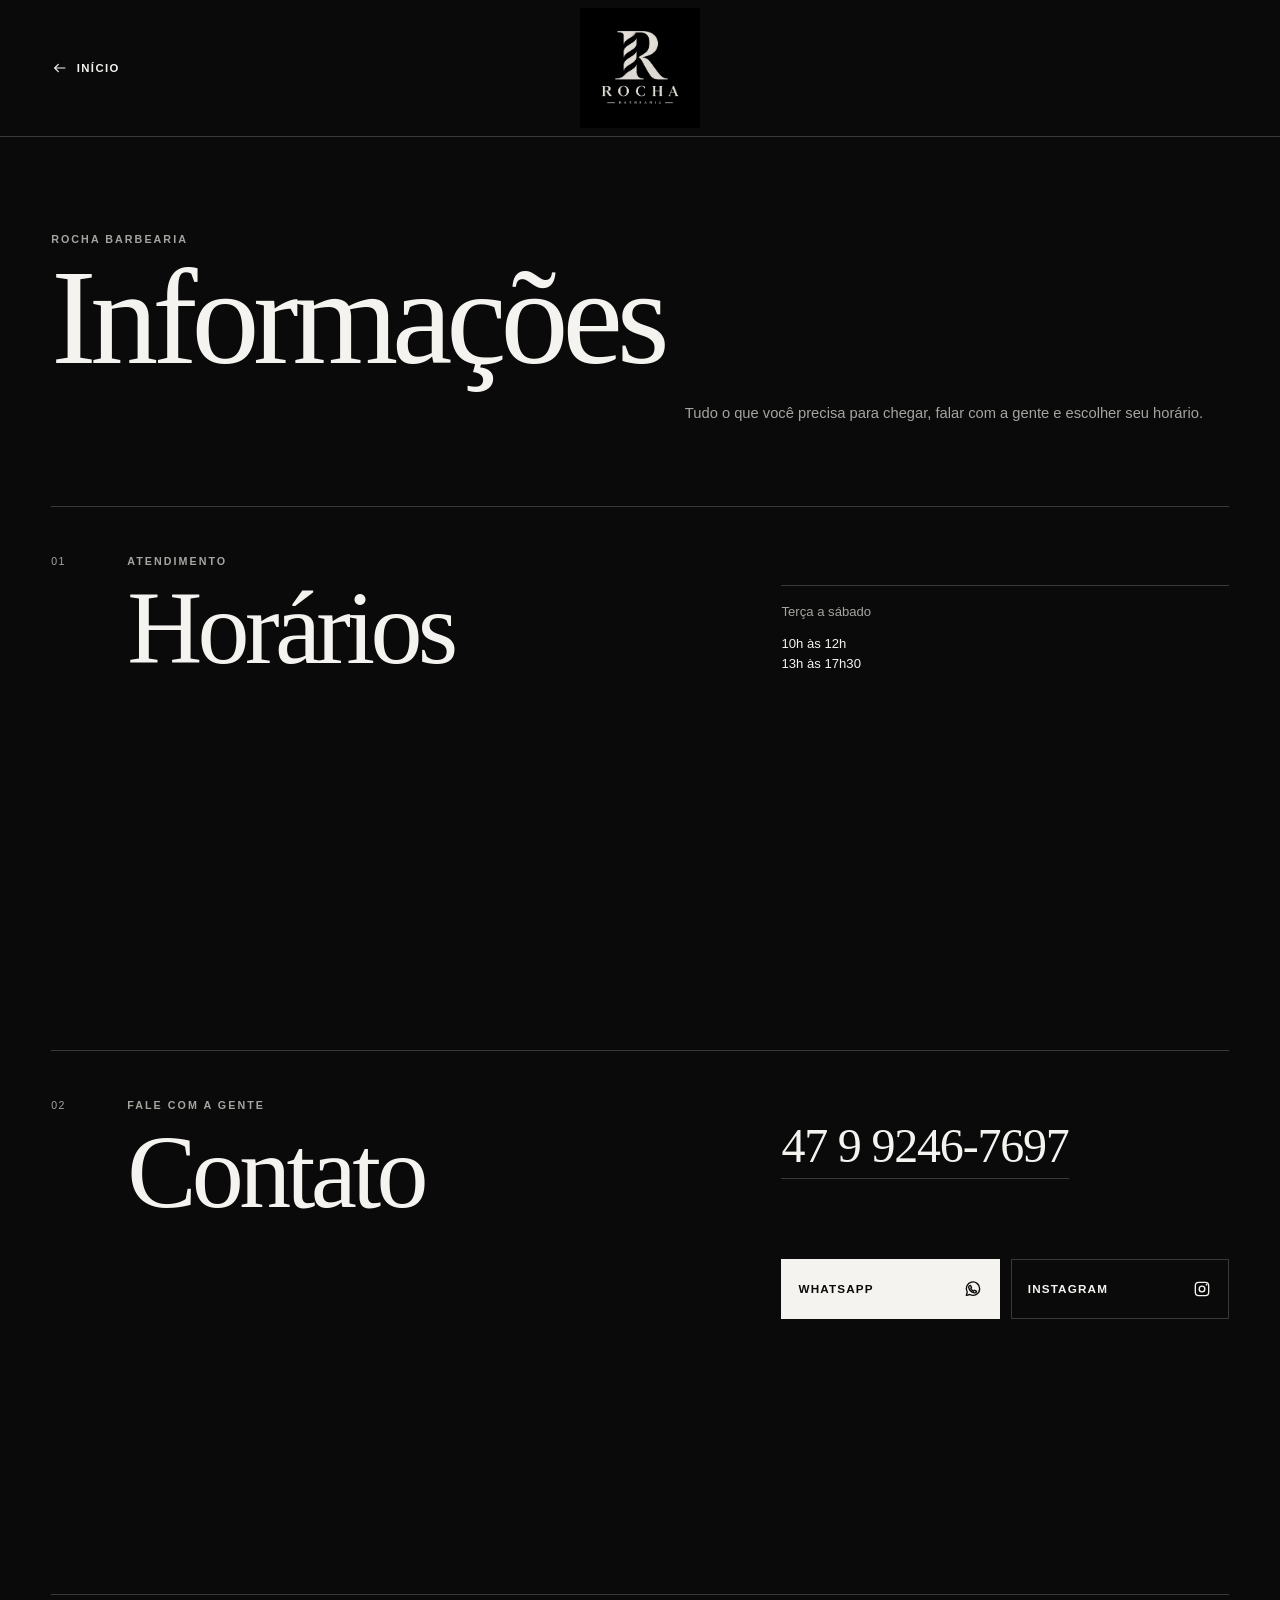
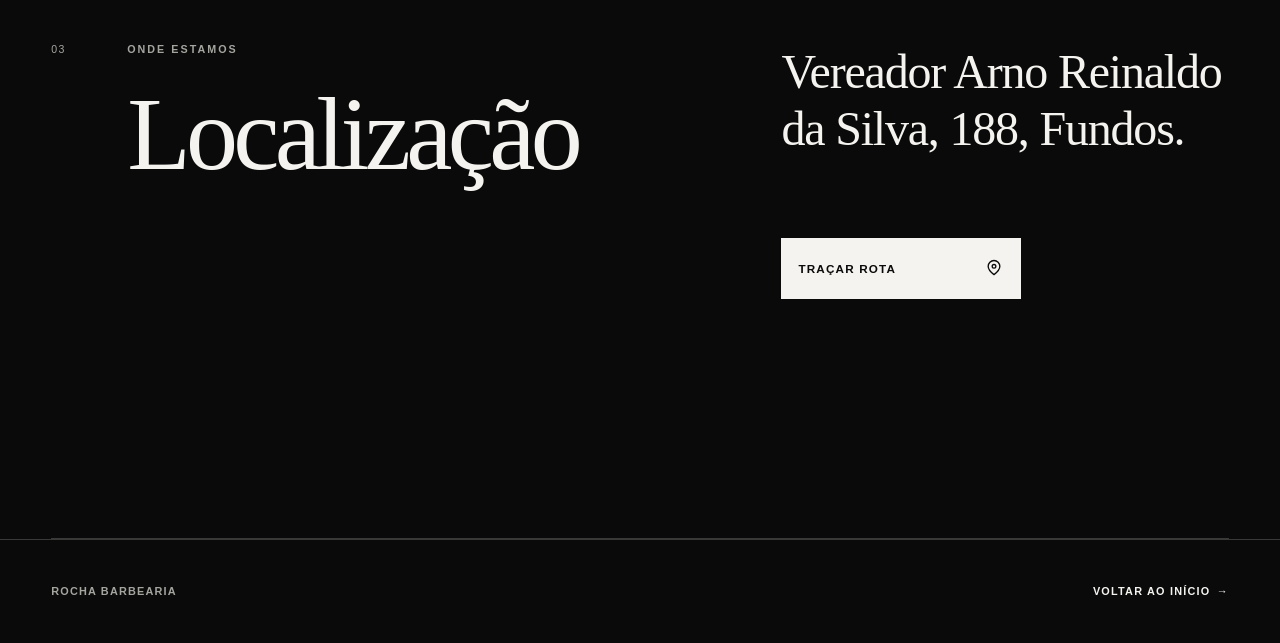
==== informacoes.html @ 58555022 "Add files via upload" ====
<!doctype html>
<html lang="pt-BR">
  <head>
    <meta charset="UTF-8" />
    <meta name="viewport" content="width=device-width, initial-scale=1" />
    <meta
      name="description"
      content="Horários, contato e localização da Rocha Barbearia."
    />
    <meta name="theme-color" content="#0a0a0a" />
    <title>Informações — Rocha Barbearia</title>
    <link rel="icon" href="assets/rocha%20barbearia%20logo.jpeg" />
    <link rel="stylesheet" href="styles.css" />
  </head>
  <body class="info-page">
    <a class="skip-link" href="#conteudo">Ir para o conteúdo</a>

    <header class="site-header">
      <div class="header-inner">
        <a class="header-link header-link-back" href="index.html">
          <svg aria-hidden="true" viewBox="0 0 24 24">
            <path d="M19 12H5M10 7l-5 5 5 5" />
          </svg>
          <span>Início</span>
        </a>
        <a class="brand" href="index.html" aria-label="Rocha Barbearia — página inicial">
          <img
            src="assets/rocha%20barbearia%20logo.jpeg"
            alt="Rocha Barbearia"
            width="1254"
            height="1254"
          />
        </a>
        <span class="header-side" aria-hidden="true"></span>
      </div>
    </header>

    <main id="conteudo" class="info-main">
      <div class="info-title">
        <p class="eyebrow">Rocha Barbearia</p>
        <h1>Informações</h1>
        <p>Tudo o que você precisa para chegar, falar com a gente e escolher seu horário.</p>
      </div>

      <div class="info-sections">
        <section id="horarios" class="info-section" aria-labelledby="horarios-titulo">
          <div class="section-number" aria-hidden="true">01</div>
          <div class="info-section-content">
            <p class="eyebrow">Atendimento</p>
            <h2 id="horarios-titulo">Horários</h2>
            <div class="hours-line">
              <span>Terça a sábado</span>
              <strong>10h às 12h<br />13h às 17h30</strong>
            </div>
          </div>
        </section>

        <section id="contato" class="info-section" aria-labelledby="contato-titulo">
          <div class="section-number" aria-hidden="true">02</div>
          <div class="info-section-content">
            <p class="eyebrow">Fale com a gente</p>
            <h2 id="contato-titulo">Contato</h2>
            <a class="phone-number" href="tel:+5547992467697" aria-label="Ligar para 47 9 9246-7697">47 9 9246-7697</a>
            <div class="action-group">
              <a class="action-button action-button-primary" href="https://wa.link/ezt2xf" target="_blank" rel="noopener noreferrer">
                <span>WhatsApp</span>
                <svg aria-hidden="true" viewBox="0 0 24 24">
                  <path d="M20 11.6a8 8 0 0 1-11.8 7l-4.2 1.1 1.1-4.1A8 8 0 1 1 20 11.6Z" />
                  <path d="M8.2 7.8c.3-.3.7-.2.9.1l1 1.8c.2.3.1.6-.1.8l-.7.7c.7 1.5 1.8 2.6 3.3 3.3l.7-.8c.2-.2.5-.3.8-.1l1.8 1c.3.2.4.6.2.9-.6.9-1.5 1.3-2.5 1.1-3.4-.7-6.1-3.3-6.8-6.7-.2-.8.2-1.6 1.4-2.1Z" />
                </svg>
              </a>
              <a class="action-button" href="https://www.instagram.com/rocha.barber0/" target="_blank" rel="noopener noreferrer">
                <span>Instagram</span>
                <svg aria-hidden="true" viewBox="0 0 24 24">
                  <rect x="4" y="4" width="16" height="16" rx="4" />
                  <circle cx="12" cy="12" r="3.4" />
                  <circle class="icon-fill" cx="17.4" cy="6.8" r="1" />
                </svg>
              </a>
            </div>
          </div>
        </section>

        <section id="localizacao" class="info-section" aria-labelledby="localizacao-titulo">
          <div class="section-number" aria-hidden="true">03</div>
          <div class="info-section-content">
            <p class="eyebrow">Onde estamos</p>
            <h2 id="localizacao-titulo">Localização</h2>
            <address>Vereador Arno Reinaldo da Silva, 188, Fundos.</address>
            <div class="action-group">
              <a class="action-button action-button-primary" href="https://maps.app.goo.gl/KEzdDUKGi1JtYvHG9" target="_blank" rel="noopener noreferrer">
                <span>Traçar rota</span>
                <svg aria-hidden="true" viewBox="0 0 24 24">
                  <path d="M19 10c0 5-7 10-7 10S5 15 5 10a7 7 0 1 1 14 0Z" />
                  <circle cx="12" cy="10" r="2.2" />
                </svg>
              </a>
            </div>
          </div>
        </section>
      </div>
    </main>

    <footer class="site-footer">
      <p>Rocha Barbearia</p>
      <a href="index.html">Voltar ao início <span aria-hidden="true">→</span></a>
    </footer>
  </body>
</html>
---- styles.css ----
:root {
  --black: #0a0a0a;
  --near-black: #111111;
  --white: #f4f3ef;
  --pure-white: #ffffff;
  --gray: #a5a5a0;
  --line: rgba(244, 243, 239, 0.2);
  --page-pad: clamp(1rem, 4vw, 4.5rem);
  --max-width: 1440px;
  color-scheme: dark;
  font-family: Arial, Helvetica, sans-serif;
  font-synthesis: none;
}

*,
*::before,
*::after {
  box-sizing: border-box;
}

html {
  scroll-behavior: smooth;
  background: var(--black);
}

body {
  margin: 0;
  min-width: 320px;
  color: var(--white);
  background: var(--black);
  -webkit-font-smoothing: antialiased;
}

body::before {
  position: fixed;
  inset: 0;
  z-index: -1;
  background-image: radial-gradient(rgba(255, 255, 255, 0.035) 0.7px, transparent 0.7px);
  background-size: 5px 5px;
  pointer-events: none;
  content: "";
}

a {
  color: inherit;
  text-decoration: none;
}

button,
a {
  -webkit-tap-highlight-color: transparent;
}

button {
  color: inherit;
  font: inherit;
}

svg {
  display: block;
  width: 1.25rem;
  height: 1.25rem;
  fill: none;
  stroke: currentColor;
  stroke-width: 1.6;
  stroke-linecap: round;
  stroke-linejoin: round;
}

.icon-fill {
  fill: currentColor;
  stroke: none;
}

.skip-link {
  position: fixed;
  top: 0.75rem;
  left: 0.75rem;
  z-index: 100;
  padding: 0.75rem 1rem;
  color: var(--black);
  background: var(--white);
  transform: translateY(-150%);
  transition: transform 180ms ease;
}

.skip-link:focus {
  transform: translateY(0);
}

.site-header {
  border-bottom: 1px solid var(--line);
}

.header-inner {
  display: grid;
  grid-template-columns: 1fr auto 1fr;
  align-items: center;
  width: min(100%, var(--max-width));
  min-height: 7.25rem;
  margin: 0 auto;
  padding: 0 var(--page-pad);
}

.brand {
  display: block;
  width: 6.5rem;
  height: 6.5rem;
}

.brand img {
  display: block;
  width: 100%;
  height: 100%;
  object-fit: contain;
}

.header-side {
  min-width: 0;
}

.header-link {
  display: inline-flex;
  align-items: center;
  justify-self: end;
  gap: 0.5rem;
  min-height: 3rem;
  padding: 0.5rem 0;
  font-size: 0.71rem;
  font-weight: 700;
  letter-spacing: 0.12em;
  text-transform: uppercase;
}

.header-link-back {
  justify-self: start;
}

.header-link svg {
  width: 1.1rem;
  transition: transform 180ms ease;
}

.header-link:hover svg,
.header-link:focus-visible svg {
  transform: translateX(0.2rem);
}

.header-link-back:hover svg,
.header-link-back:focus-visible svg {
  transform: translateX(-0.2rem);
}

.home-main,
.info-main,
.site-footer {
  width: min(100%, var(--max-width));
  margin-inline: auto;
  padding-inline: var(--page-pad);
}

.quick-nav {
  padding: 3.25rem 0 4rem;
  border-bottom: 1px solid var(--line);
}

.section-intro h1,
.work-heading h2,
.info-title h1,
.info-section h2 {
  margin: 0;
  font-family: Georgia, "Times New Roman", serif;
  font-weight: 400;
  letter-spacing: -0.045em;
}

.section-intro h1 {
  max-width: 12ch;
  font-size: clamp(2.35rem, 8.5vw, 5.5rem);
  line-height: 0.98;
}

.eyebrow {
  margin: 0 0 0.85rem;
  color: var(--gray);
  font-size: 0.67rem;
  font-weight: 700;
  letter-spacing: 0.19em;
  line-height: 1.2;
  text-transform: uppercase;
}

.section-note {
  max-width: 25rem;
  margin: 1rem 0 0;
  color: var(--gray);
  font-size: 0.83rem;
  line-height: 1.55;
}

.quick-links {
  display: grid;
  grid-template-columns: repeat(3, minmax(0, 1fr));
  gap: 0.45rem;
  margin-top: 2rem;
}

.quick-links a {
  display: flex;
  min-width: 0;
  min-height: 5.75rem;
  padding: 0.85rem;
  border: 1px solid var(--line);
  flex-direction: column;
  align-items: flex-start;
  justify-content: space-between;
  gap: 1rem;
  font-size: clamp(0.64rem, 2.8vw, 0.78rem);
  font-weight: 700;
  letter-spacing: 0.04em;
  transition: color 180ms ease, background-color 180ms ease, border-color 180ms ease;
}

.quick-links svg {
  width: 1.15rem;
  height: 1.15rem;
}

.quick-links a:hover,
.quick-links a:focus-visible {
  color: var(--black);
  background: var(--white);
  border-color: var(--white);
}

.work-section {
  padding: 4rem 0 5rem;
}

.work-heading {
  display: flex;
  margin-bottom: 2rem;
  align-items: flex-end;
  justify-content: space-between;
  gap: 2rem;
}

.work-heading h2 {
  max-width: 11ch;
  font-size: clamp(2.1rem, 8vw, 4.5rem);
  line-height: 1;
}

.carousel-hint {
  display: none;
  margin: 0;
  color: var(--gray);
  font-size: 0.69rem;
  letter-spacing: 0.08em;
  text-transform: uppercase;
}

.desktop-hint {
  display: none;
}

.carousel-shell {
  width: min(100%, 28rem);
  margin-inline: auto;
}

.carousel {
  position: relative;
  width: 100%;
  aspect-ratio: 3 / 4;
  overflow: hidden;
  background: #171717;
  outline: none;
  touch-action: pan-y pinch-zoom;
  cursor: grab;
}

.carousel:active {
  cursor: grabbing;
}

.carousel:focus-visible {
  outline: 2px solid var(--white);
  outline-offset: 4px;
}

.carousel-track {
  display: flex;
  height: 100%;
  transform: translate3d(-100%, 0, 0);
  will-change: transform;
}

.carousel-track.is-animating {
  transition: transform 620ms cubic-bezier(0.77, 0, 0.18, 1);
}

.slide {
  width: 100%;
  height: 100%;
  margin: 0;
  flex: 0 0 100%;
  user-select: none;
}

.slide img {
  display: block;
  width: 100%;
  height: 100%;
  object-fit: contain;
  -webkit-user-drag: none;
  pointer-events: none;
}

.carousel-controls {
  display: grid;
  grid-template-columns: 3.25rem 1fr 3.25rem;
  align-items: center;
  margin-top: 0.8rem;
}

.carousel-button {
  display: grid;
  width: 3.25rem;
  height: 3.25rem;
  padding: 0;
  border: 1px solid var(--line);
  background: transparent;
  place-items: center;
  cursor: pointer;
  transition: color 180ms ease, background-color 180ms ease, border-color 180ms ease;
}

.carousel-button:hover,
.carousel-button:focus-visible {
  color: var(--black);
  background: var(--white);
  border-color: var(--white);
}

.carousel-button:focus-visible,
.quick-links a:focus-visible,
.header-link:focus-visible,
.action-button:focus-visible,
.phone-number:focus-visible,
.site-footer a:focus-visible {
  outline: 2px solid var(--white);
  outline-offset: 3px;
}

.slide-count {
  margin: 0;
  color: var(--gray);
  font-size: 0.69rem;
  letter-spacing: 0.13em;
  text-align: center;
}

.current-slide {
  color: var(--white);
}

.carousel-progress {
  position: relative;
  height: 1px;
  margin-top: 0.8rem;
  overflow: hidden;
  background: var(--line);
}

.progress-fill {
  display: block;
  width: calc(100% / 12);
  height: 100%;
  background: var(--white);
  transform-origin: left;
  transition: transform 620ms cubic-bezier(0.77, 0, 0.18, 1);
}

.site-footer {
  display: flex;
  min-height: 6.5rem;
  border-top: 1px solid var(--line);
  align-items: center;
  justify-content: space-between;
  gap: 1.5rem;
  color: var(--gray);
  font-size: 0.68rem;
  font-weight: 700;
  letter-spacing: 0.11em;
  text-transform: uppercase;
}

.site-footer a {
  min-height: 2.75rem;
  display: inline-flex;
  align-items: center;
  color: var(--white);
}

.site-footer a span {
  margin-left: 0.4rem;
}

/* Informações */
.info-title {
  padding: 3.5rem 0 3.25rem;
}

.info-title h1 {
  font-size: clamp(3.4rem, 15vw, 8.5rem);
  line-height: 0.86;
}

.info-title > p:last-child {
  max-width: 34rem;
  margin: 1.6rem 0 0;
  color: var(--gray);
  font-size: 0.92rem;
  line-height: 1.6;
}

.info-sections {
  border-top: 1px solid var(--line);
}

.info-section {
  display: grid;
  grid-template-columns: 2.5rem minmax(0, 1fr);
  gap: 0.75rem;
  min-height: 25rem;
  padding: 2rem 0 4rem;
  border-bottom: 1px solid var(--line);
  scroll-margin-top: 1rem;
}

.section-number {
  color: var(--gray);
  font-size: 0.66rem;
  letter-spacing: 0.14em;
}

.info-section-content {
  min-width: 0;
}

.info-section h2 {
  margin-bottom: 3.25rem;
  font-size: clamp(2.8rem, 13vw, 6.5rem);
  line-height: 0.9;
}

.hours-line {
  display: grid;
  gap: 0.7rem;
  padding-top: 1rem;
  border-top: 1px solid var(--line);
  font-size: 0.82rem;
  line-height: 1.55;
}

.hours-line span {
  color: var(--gray);
}

.hours-line strong {
  font-weight: 400;
}

.phone-number,
.info-section address {
  display: block;
  max-width: 22ch;
  margin: 0 0 2.5rem;
  font-family: Georgia, "Times New Roman", serif;
  font-size: clamp(1.65rem, 7vw, 3rem);
  font-style: normal;
  letter-spacing: -0.025em;
  line-height: 1.2;
}

.phone-number {
  width: fit-content;
  border-bottom: 1px solid var(--line);
  padding-bottom: 0.2rem;
}

.action-group {
  display: flex;
  flex-direction: column;
  gap: 0.7rem;
}

.action-button {
  display: flex;
  width: 100%;
  min-height: 3.8rem;
  padding: 0.9rem 1rem;
  border: 1px solid var(--line);
  align-items: center;
  justify-content: space-between;
  gap: 1rem;
  font-size: 0.73rem;
  font-weight: 700;
  letter-spacing: 0.1em;
  text-transform: uppercase;
  transition: color 180ms ease, background-color 180ms ease, border-color 180ms ease;
}

.action-button-primary,
.action-button:hover,
.action-button:focus-visible {
  color: var(--black);
  background: var(--white);
  border-color: var(--white);
}

.action-button-primary:hover,
.action-button-primary:focus-visible {
  color: var(--white);
  background: transparent;
  border-color: var(--white);
}

@media (min-width: 700px) {
  .header-inner {
    min-height: 8.5rem;
  }

  .brand {
    width: 7.5rem;
    height: 7.5rem;
  }

  .quick-nav {
    display: grid;
    grid-template-columns: minmax(0, 1fr) minmax(24rem, 0.9fr);
    gap: 4rem;
    padding: 5.5rem 0;
    align-items: end;
  }

  .quick-links {
    margin-top: 0;
  }

  .quick-links a {
    min-height: 8.5rem;
    padding: 1.15rem;
  }

  .carousel-hint {
    display: block;
  }

  .mobile-hint {
    display: none;
  }

  .desktop-hint {
    display: inline;
  }

  .work-section {
    display: grid;
    grid-template-columns: minmax(15rem, 1fr) minmax(24rem, 28rem);
    gap: clamp(3rem, 9vw, 9rem);
    padding: 6.5rem 0 8rem;
    align-items: start;
  }

  .work-heading {
    position: sticky;
    top: 3rem;
    display: block;
    margin: 0;
  }

  .carousel-hint {
    margin-top: 2.5rem;
  }

  .info-title {
    padding: 6rem 0 5rem;
  }

  .info-title > p:last-child {
    margin-left: auto;
  }

  .info-section {
    grid-template-columns: 4rem minmax(0, 1fr);
    min-height: 34rem;
    padding: 3rem 0 5rem;
  }

  .info-section-content {
    display: grid;
    grid-template-columns: minmax(15rem, 0.9fr) minmax(19rem, 1fr);
    column-gap: 5rem;
    align-content: start;
  }

  .info-section-content > .eyebrow,
  .info-section-content > h2 {
    grid-column: 1;
  }

  .info-section-content > h2 {
    margin-bottom: 0;
  }

  .hours-line,
  .phone-number,
  .info-section address {
    grid-column: 2;
    grid-row: 1 / span 2;
    align-self: end;
    margin-top: 0;
  }

  .action-group {
    grid-column: 2;
    margin-top: 2.5rem;
  }
}

@media (min-width: 1100px) {
  .info-section-content {
    grid-template-columns: minmax(22rem, 1fr) minmax(25rem, 0.85fr);
    column-gap: 8rem;
  }

  .action-group {
    flex-direction: row;
  }

  .action-button {
    max-width: 15rem;
  }
}

@media (max-width: 420px) {
  .header-link span {
    position: absolute;
    width: 1px;
    height: 1px;
    padding: 0;
    margin: -1px;
    overflow: hidden;
    clip: rect(0, 0, 0, 0);
    white-space: nowrap;
    border: 0;
  }

  .header-link svg {
    width: 1.35rem;
    height: 1.35rem;
  }
}

@media (prefers-reduced-motion: reduce) {
  html {
    scroll-behavior: auto;
  }

  *,
  *::before,
  *::after {
    scroll-behavior: auto !important;
    transition-duration: 0.01ms !important;
    animation-duration: 0.01ms !important;
    animation-iteration-count: 1 !important;
  }
}
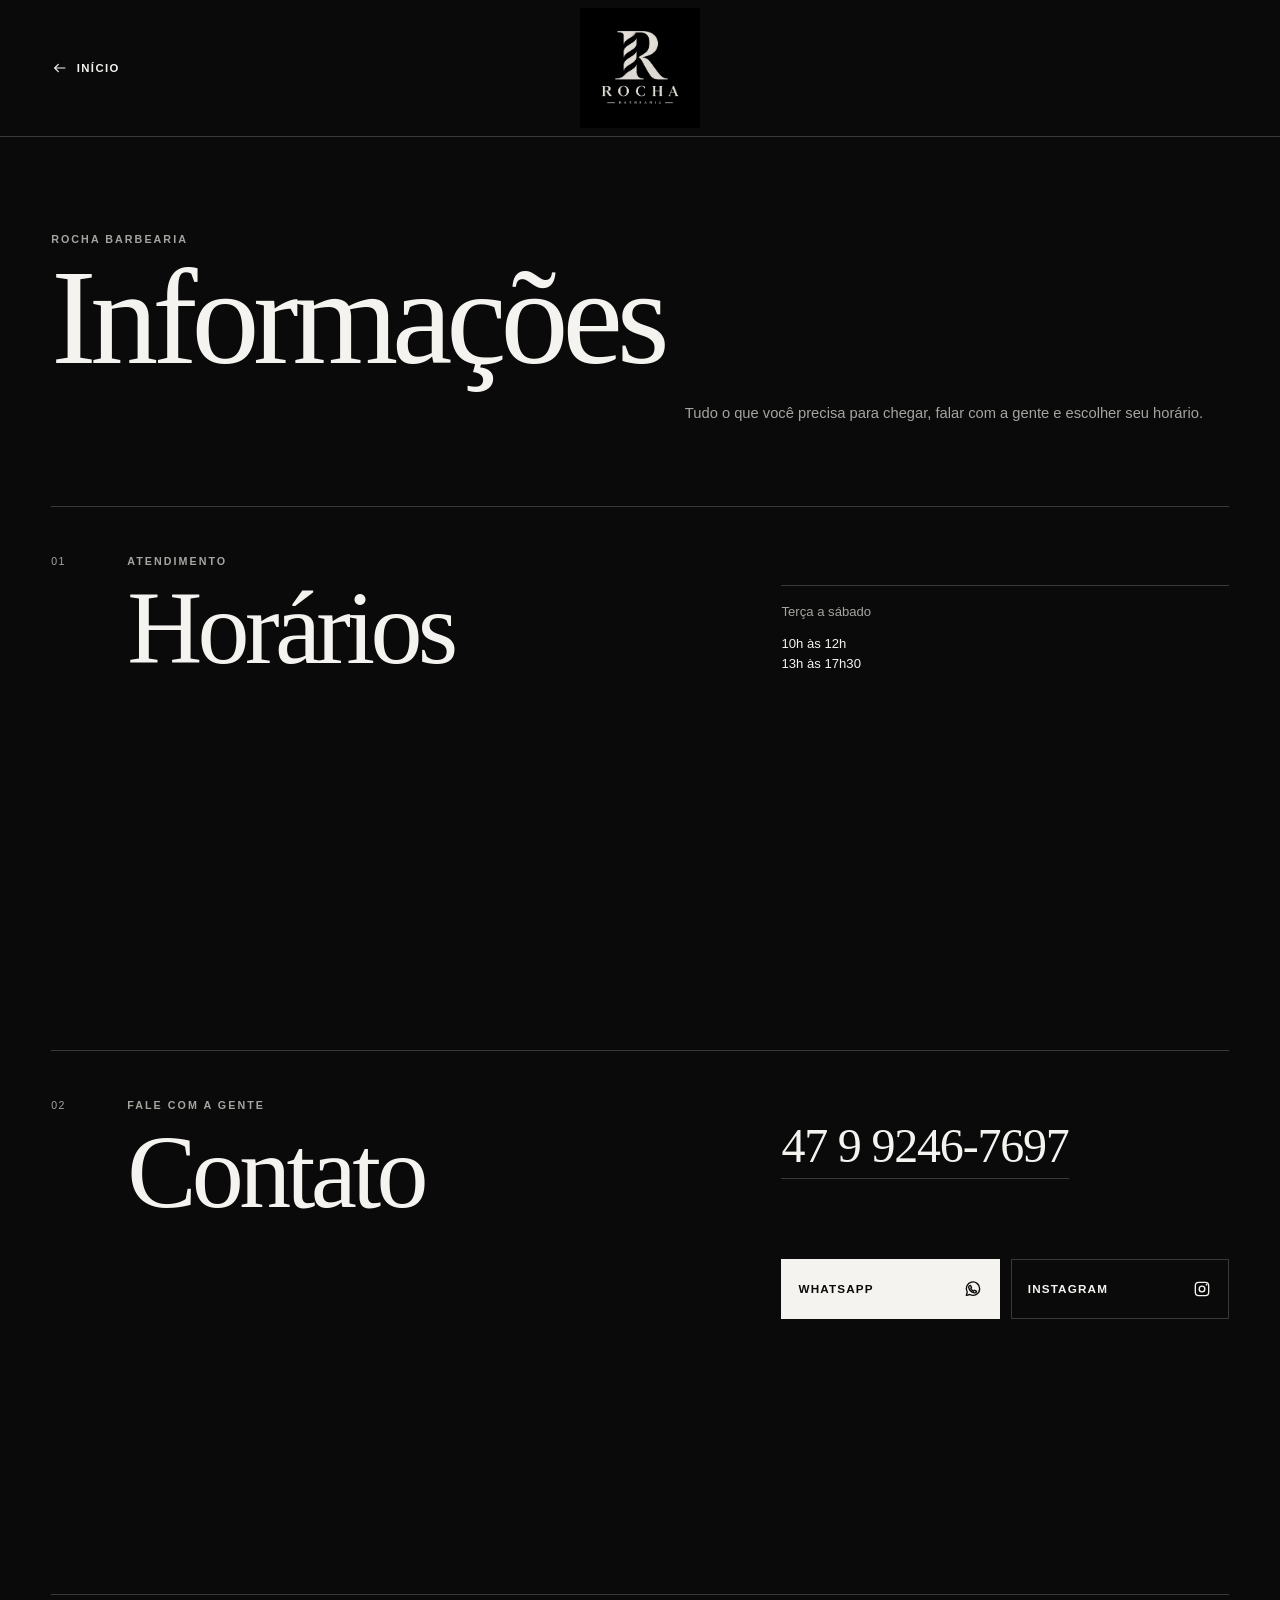
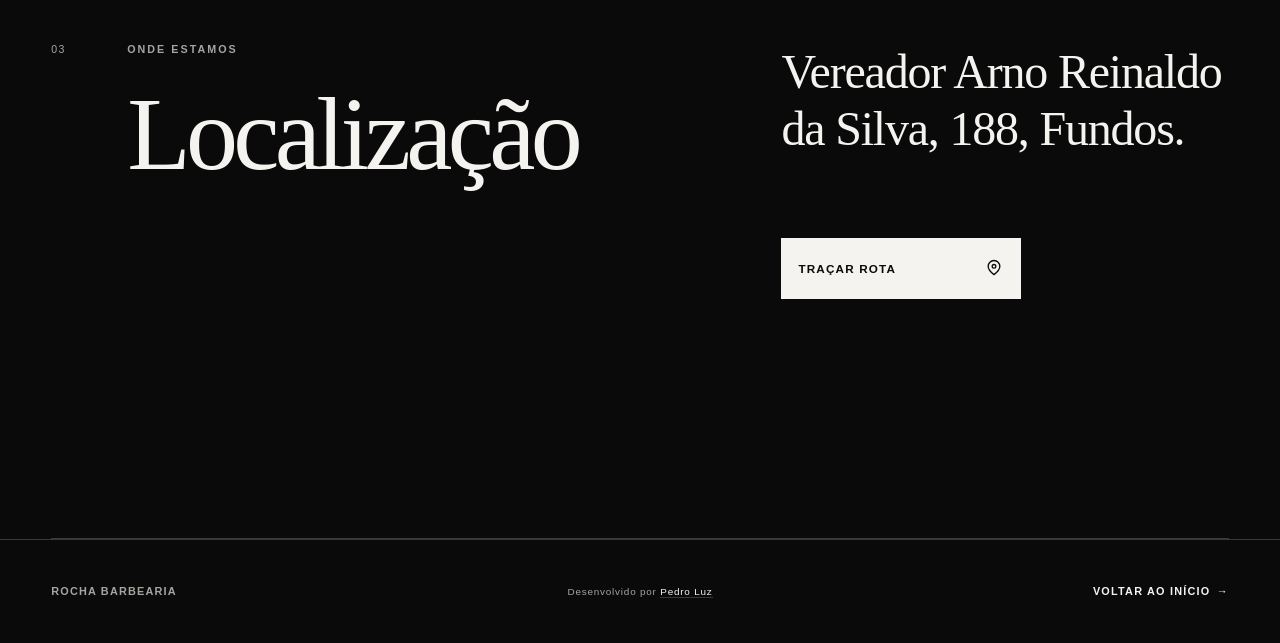
==== commit 2a2d2b9c: "Add files via upload" ====
--- a/informacoes.html
+++ b/informacoes.html
@@ -103,6 +103,7 @@
 
     <footer class="site-footer">
       <p>Rocha Barbearia</p>
+      <p class="footer-signature">Desenvolvido por <a href="https://github.com/pedrx30" target="_blank" rel="noopener noreferrer">Pedro Luz</a></p>
       <a href="index.html">Voltar ao início <span aria-hidden="true">→</span></a>
     </footer>
   </body>
--- a/styles.css
+++ b/styles.css
@@ -383,11 +383,11 @@
 }
 
 .site-footer {
-  display: flex;
+  display: grid;
+  grid-template-columns: 1fr auto 1fr;
   min-height: 6.5rem;
   border-top: 1px solid var(--line);
   align-items: center;
-  justify-content: space-between;
   gap: 1.5rem;
   color: var(--gray);
   font-size: 0.68rem;
@@ -401,6 +401,31 @@
   display: inline-flex;
   align-items: center;
   color: var(--white);
+}
+
+.site-footer > a:last-child {
+  justify-self: end;
+}
+
+.footer-signature {
+  margin: 0;
+  font-size: 0.62rem;
+  font-weight: 400;
+  letter-spacing: 0.08em;
+  text-align: center;
+  text-transform: none;
+}
+
+.footer-signature a {
+  display: inline;
+  min-height: 0;
+  border-bottom: 1px solid var(--line);
+  transition: border-color 180ms ease;
+}
+
+.footer-signature a:hover,
+.footer-signature a:focus-visible {
+  border-color: currentColor;
 }
 
 .site-footer a span {
@@ -646,6 +671,17 @@
 }
 
 @media (max-width: 420px) {
+  .site-footer {
+    grid-template-columns: 1fr auto;
+    padding-block: 1.25rem;
+  }
+
+  .footer-signature {
+    grid-column: 1 / -1;
+    grid-row: 2;
+    justify-self: center;
+  }
+
   .header-link span {
     position: absolute;
     width: 1px;
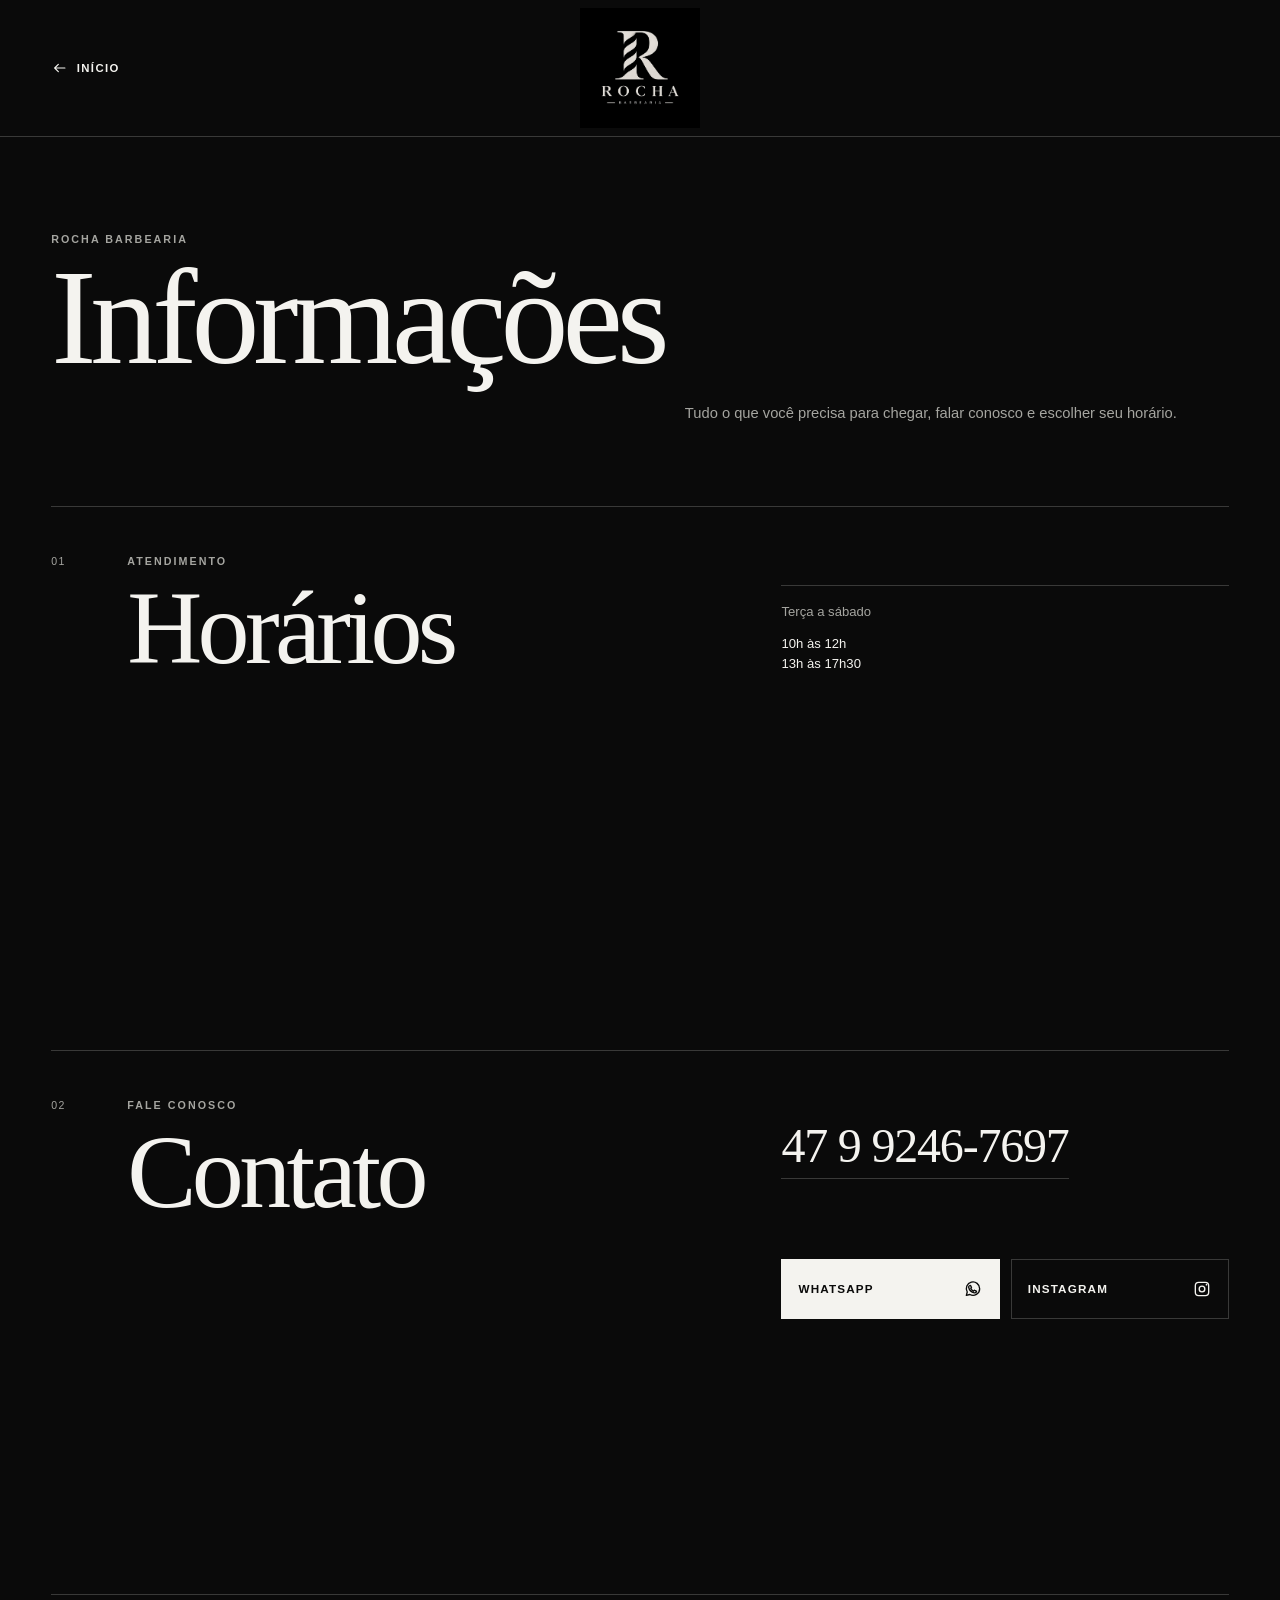
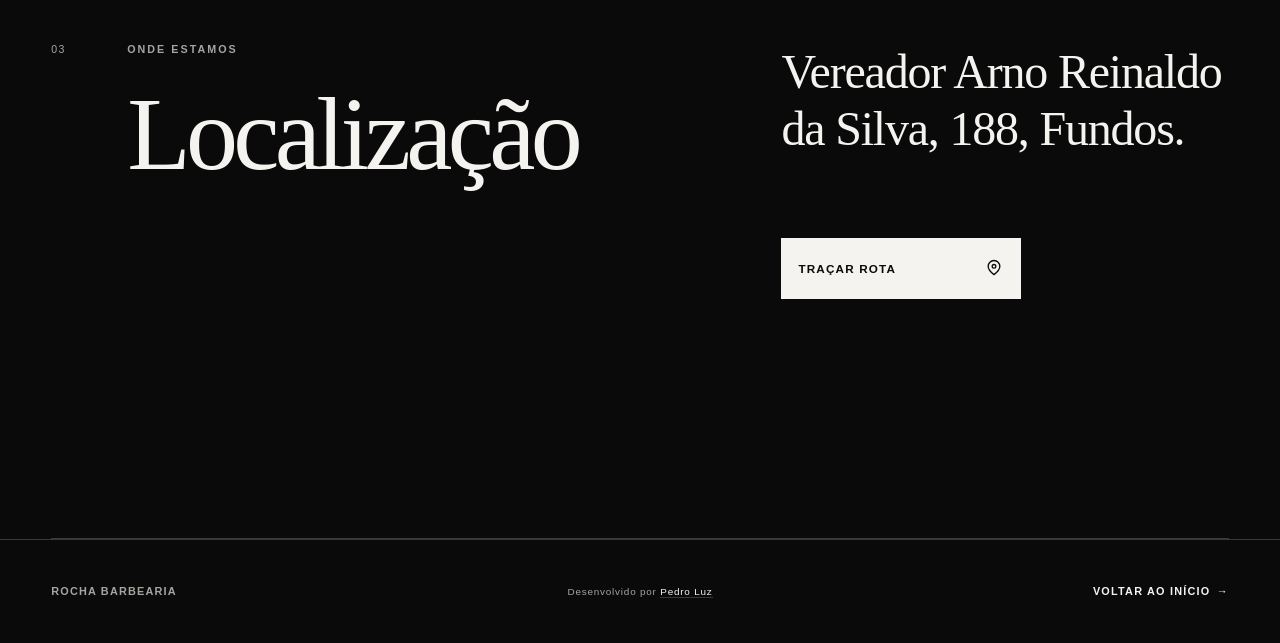
==== commit b61ec7c0: "Add files via upload" ====
--- a/informacoes.html
+++ b/informacoes.html
@@ -39,7 +39,7 @@
       <div class="info-title">
         <p class="eyebrow">Rocha Barbearia</p>
         <h1>Informações</h1>
-        <p>Tudo o que você precisa para chegar, falar com a gente e escolher seu horário.</p>
+        <p>Tudo o que você precisa para chegar, falar conosco e escolher seu horário.</p>
       </div>
 
       <div class="info-sections">
@@ -58,7 +58,7 @@
         <section id="contato" class="info-section" aria-labelledby="contato-titulo">
           <div class="section-number" aria-hidden="true">02</div>
           <div class="info-section-content">
-            <p class="eyebrow">Fale com a gente</p>
+            <p class="eyebrow">Fale conosco</p>
             <h2 id="contato-titulo">Contato</h2>
             <a class="phone-number" href="tel:+5547992467697" aria-label="Ligar para 47 9 9246-7697">47 9 9246-7697</a>
             <div class="action-group">
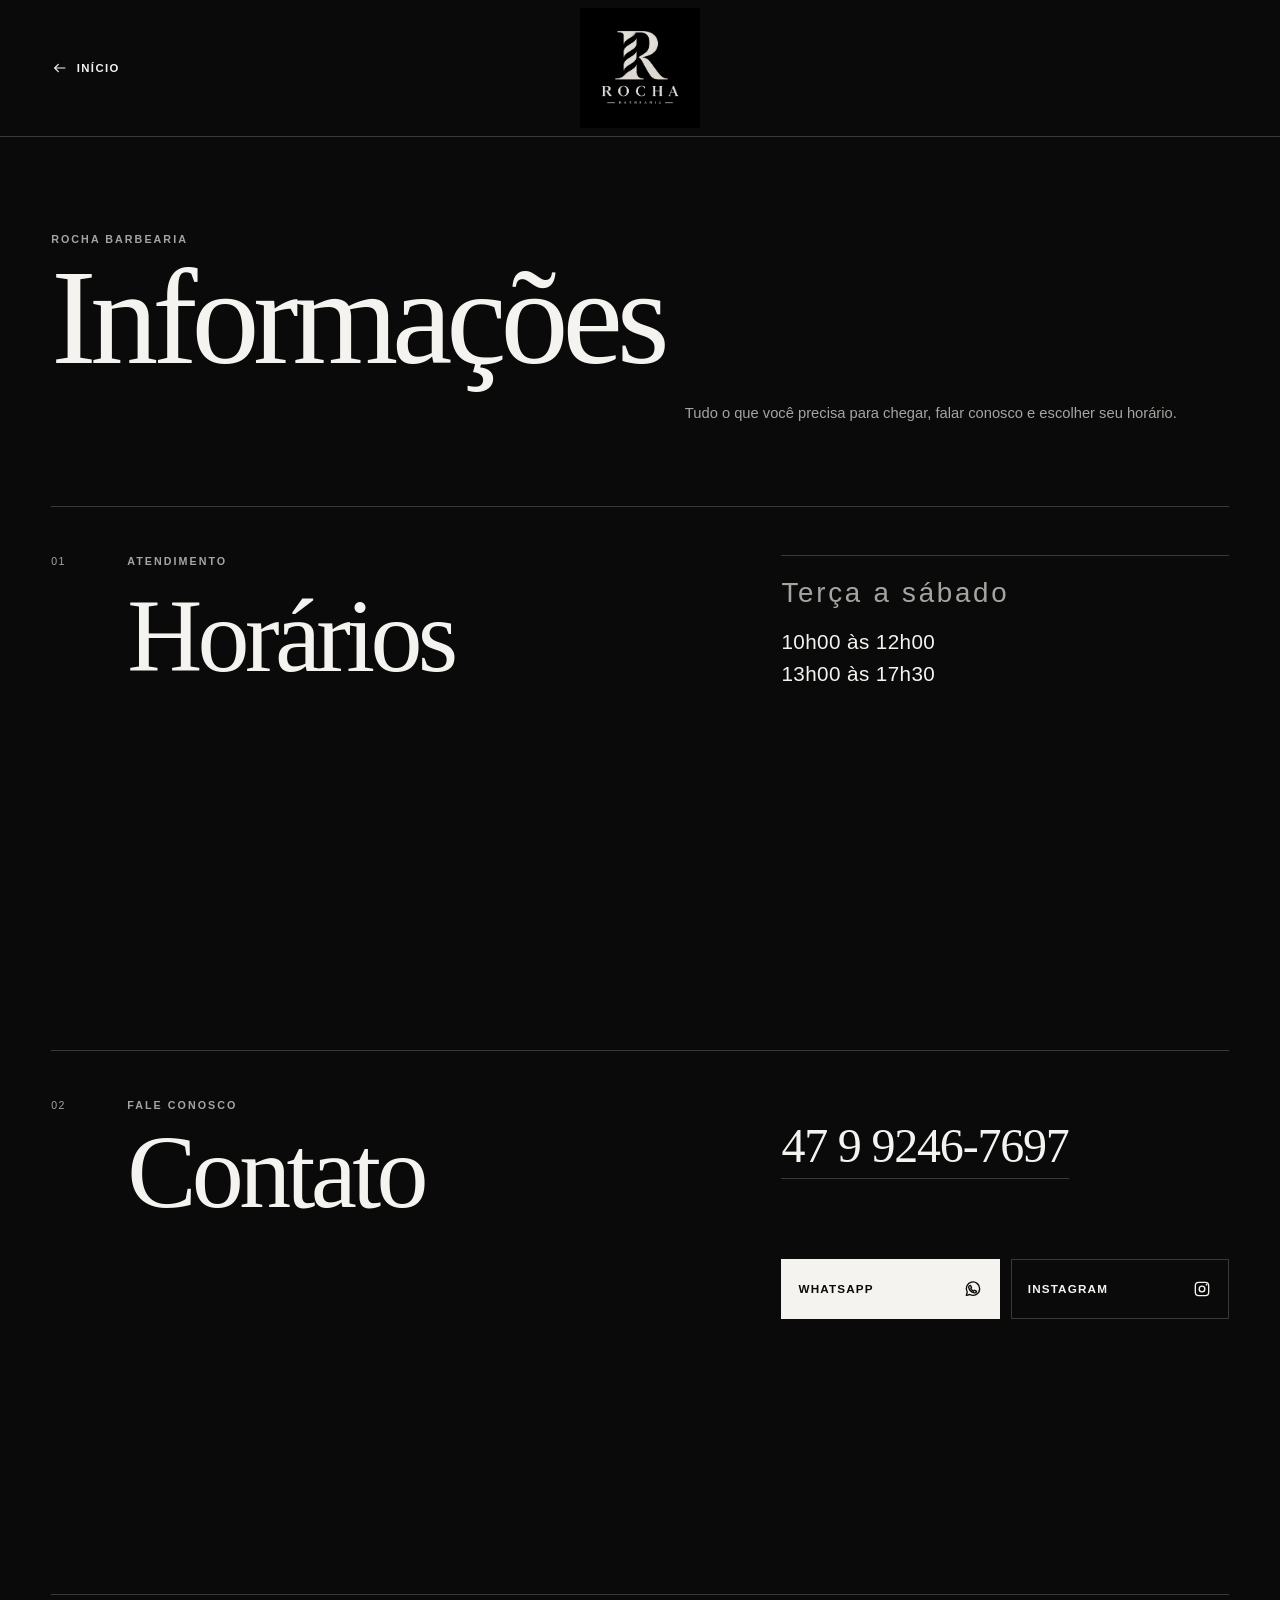
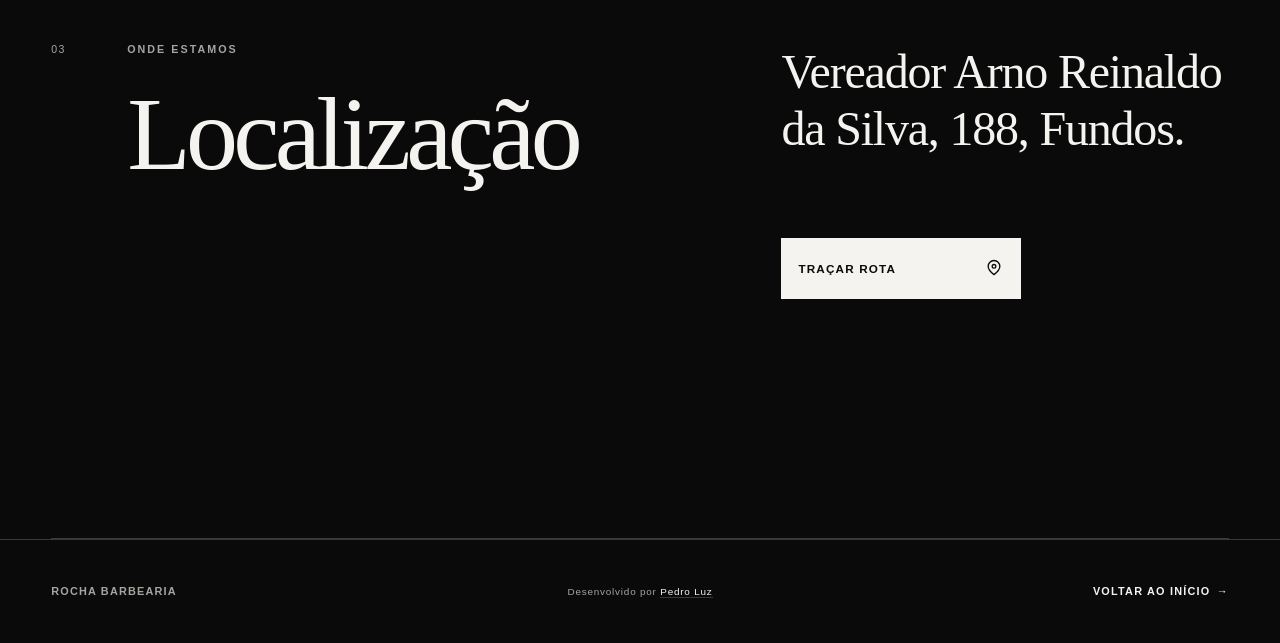
==== commit ce1cee6c: "Add files via upload" ====
--- a/informacoes.html
+++ b/informacoes.html
@@ -50,7 +50,7 @@
             <h2 id="horarios-titulo">Horários</h2>
             <div class="hours-line">
               <span>Terça a sábado</span>
-              <strong>10h às 12h<br />13h às 17h30</strong>
+              <strong>10h00 às 12h00<br />13h00 às 17h30</strong>
             </div>
           </div>
         </section>
--- a/styles.css
+++ b/styles.css
@@ -491,10 +491,14 @@
 
 .hours-line span {
   color: var(--gray);
+  font-size: clamp(1.73rem, 7vw, 1.73rem);
+  letter-spacing: 0.1em;
 }
 
 .hours-line strong {
   font-weight: 400;
+  font-size: clamp(1.29rem, 7vw, 1.29rem);
+  letter-spacing: 0.02em;
 }
 
 .phone-number,
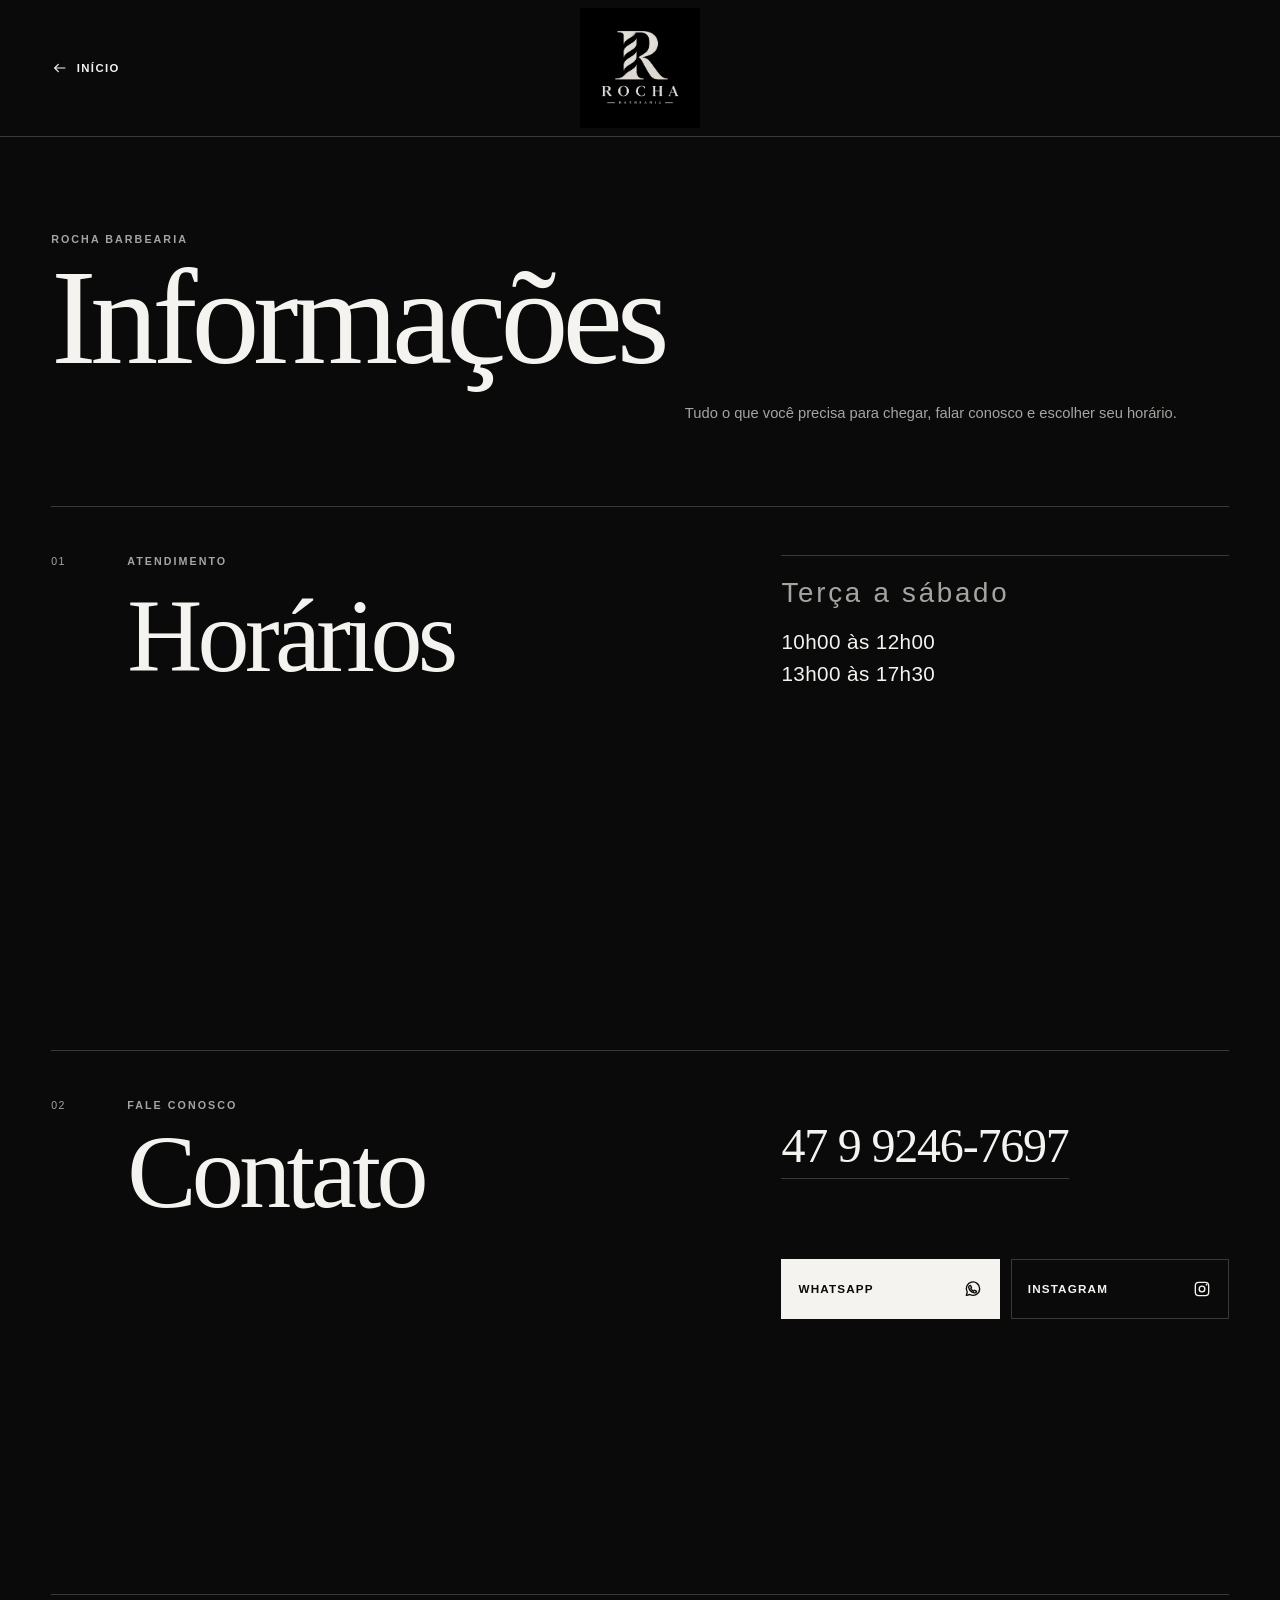
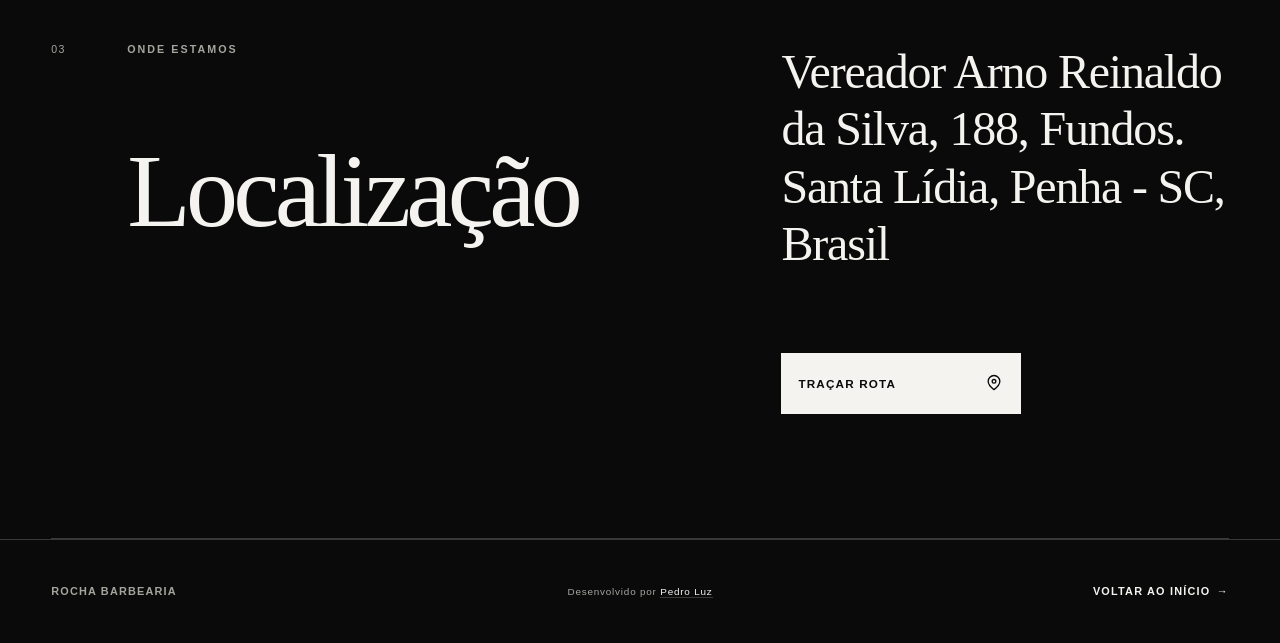
==== commit 9b33273b: "Add files via upload" ====
--- a/informacoes.html
+++ b/informacoes.html
@@ -5,10 +5,70 @@
     <meta name="viewport" content="width=device-width, initial-scale=1" />
     <meta
       name="description"
-      content="Horários, contato e localização da Rocha Barbearia."
+      content="Confira horários, localização e contato da Rocha Barbearia em Santa Lídia, Penha - SC. Veja o endereço e fale conosco pelo WhatsApp ou telefone."
     />
     <meta name="theme-color" content="#0a0a0a" />
-    <title>Informações — Rocha Barbearia</title>
+    <title>Horários e Localização | Rocha Barbearia - Penha SC</title>
+    <link rel="canonical" href="https://barbeariarocha.app.br/informacoes.html" />
+    <meta property="og:type" content="website" />
+    <meta property="og:title" content="Horários e Localização | Rocha Barbearia - Penha SC" />
+    <meta
+      property="og:description"
+      content="Confira horários, localização e contato da Rocha Barbearia em Santa Lídia, Penha - SC. Veja o endereço e fale conosco pelo WhatsApp ou telefone."
+    />
+    <meta property="og:url" content="https://barbeariarocha.app.br/informacoes.html" />
+    <meta property="og:site_name" content="Rocha Barbearia" />
+    <meta property="og:image" content="https://barbeariarocha.app.br/assets/rocha%20barbearia%20logo.jpeg" />
+    <meta property="og:image:alt" content="Logo da Rocha Barbearia" />
+    <script type="application/ld+json">
+      {
+        "@context": "https://schema.org",
+        "@type": "HairSalon",
+        "name": "Rocha Barbearia",
+        "url": "https://barbeariarocha.app.br/",
+        "telephone": "+55 47 99246-7697",
+        "address": {
+          "@type": "PostalAddress",
+          "streetAddress": "Vereador Arno Reinaldo da Silva, 188, Fundos",
+          "addressLocality": "Penha",
+          "addressRegion": "SC",
+          "addressCountry": "BR"
+        },
+        "containedInPlace": {
+          "@type": "Place",
+          "name": "Santa Lídia"
+        },
+        "openingHoursSpecification": [
+          {
+            "@type": "OpeningHoursSpecification",
+            "dayOfWeek": [
+              "https://schema.org/Tuesday",
+              "https://schema.org/Wednesday",
+              "https://schema.org/Thursday",
+              "https://schema.org/Friday",
+              "https://schema.org/Saturday"
+            ],
+            "opens": "10:00",
+            "closes": "12:00"
+          },
+          {
+            "@type": "OpeningHoursSpecification",
+            "dayOfWeek": [
+              "https://schema.org/Tuesday",
+              "https://schema.org/Wednesday",
+              "https://schema.org/Thursday",
+              "https://schema.org/Friday",
+              "https://schema.org/Saturday"
+            ],
+            "opens": "13:00",
+            "closes": "17:30"
+          }
+        ],
+        "sameAs": [
+          "https://www.instagram.com/rocha.barber0/"
+        ]
+      }
+    </script>
     <link rel="icon" href="assets/rocha%20barbearia%20logo.jpeg" />
     <link rel="stylesheet" href="styles.css" />
   </head>
@@ -86,9 +146,12 @@
           <div class="info-section-content">
             <p class="eyebrow">Onde estamos</p>
             <h2 id="localizacao-titulo">Localização</h2>
-            <address>Vereador Arno Reinaldo da Silva, 188, Fundos.</address>
+            <address>
+              Vereador Arno Reinaldo da Silva, 188, Fundos.<br />
+              Santa Lídia, Penha - SC, Brasil
+            </address>
             <div class="action-group">
-              <a class="action-button action-button-primary" href="https://maps.app.goo.gl/KEzdDUKGi1JtYvHG9" target="_blank" rel="noopener noreferrer">
+              <a class="action-button action-button-primary" href="https://maps.app.goo.gl/A3fYVPiTUcavHRwS6" target="_blank" rel="noopener noreferrer">
                 <span>Traçar rota</span>
                 <svg aria-hidden="true" viewBox="0 0 24 24">
                   <path d="M19 10c0 5-7 10-7 10S5 15 5 10a7 7 0 1 1 14 0Z" />
--- a/styles.css
+++ b/styles.css
@@ -490,15 +490,15 @@
 }
 
 .hours-line span {
-  color: var(--gray);
-  font-size: clamp(1.73rem, 7vw, 1.73rem);
-  letter-spacing: 0.1em;
+    color: var(--gray);
+    font-size: 1.73rem; /* ALTERA AQUI PARA O CELULAR */
+    letter-spacing: 0.1em;
 }
 
 .hours-line strong {
-  font-weight: 400;
-  font-size: clamp(1.29rem, 7vw, 1.29rem);
-  letter-spacing: 0.02em;
+    font-weight: 400;
+    font-size: 1.29rem; /* ALTERA AQUI PARA O CELULAR */
+    letter-spacing: 0.02em;
 }
 
 .phone-number,
@@ -653,11 +653,24 @@
     margin-top: 0;
   }
 
+  .header-inner {
+        min-height: 8.5rem;
+    }
+
+    .hours-line span {
+        font-size: 1.73rem;
+    }
+
+    .hours-line strong {
+        font-size: 1.29rem;
+    }
+}
+
   .action-group {
     grid-column: 2;
     margin-top: 2.5rem;
   }
-}
+
 
 @media (min-width: 1100px) {
   .info-section-content {
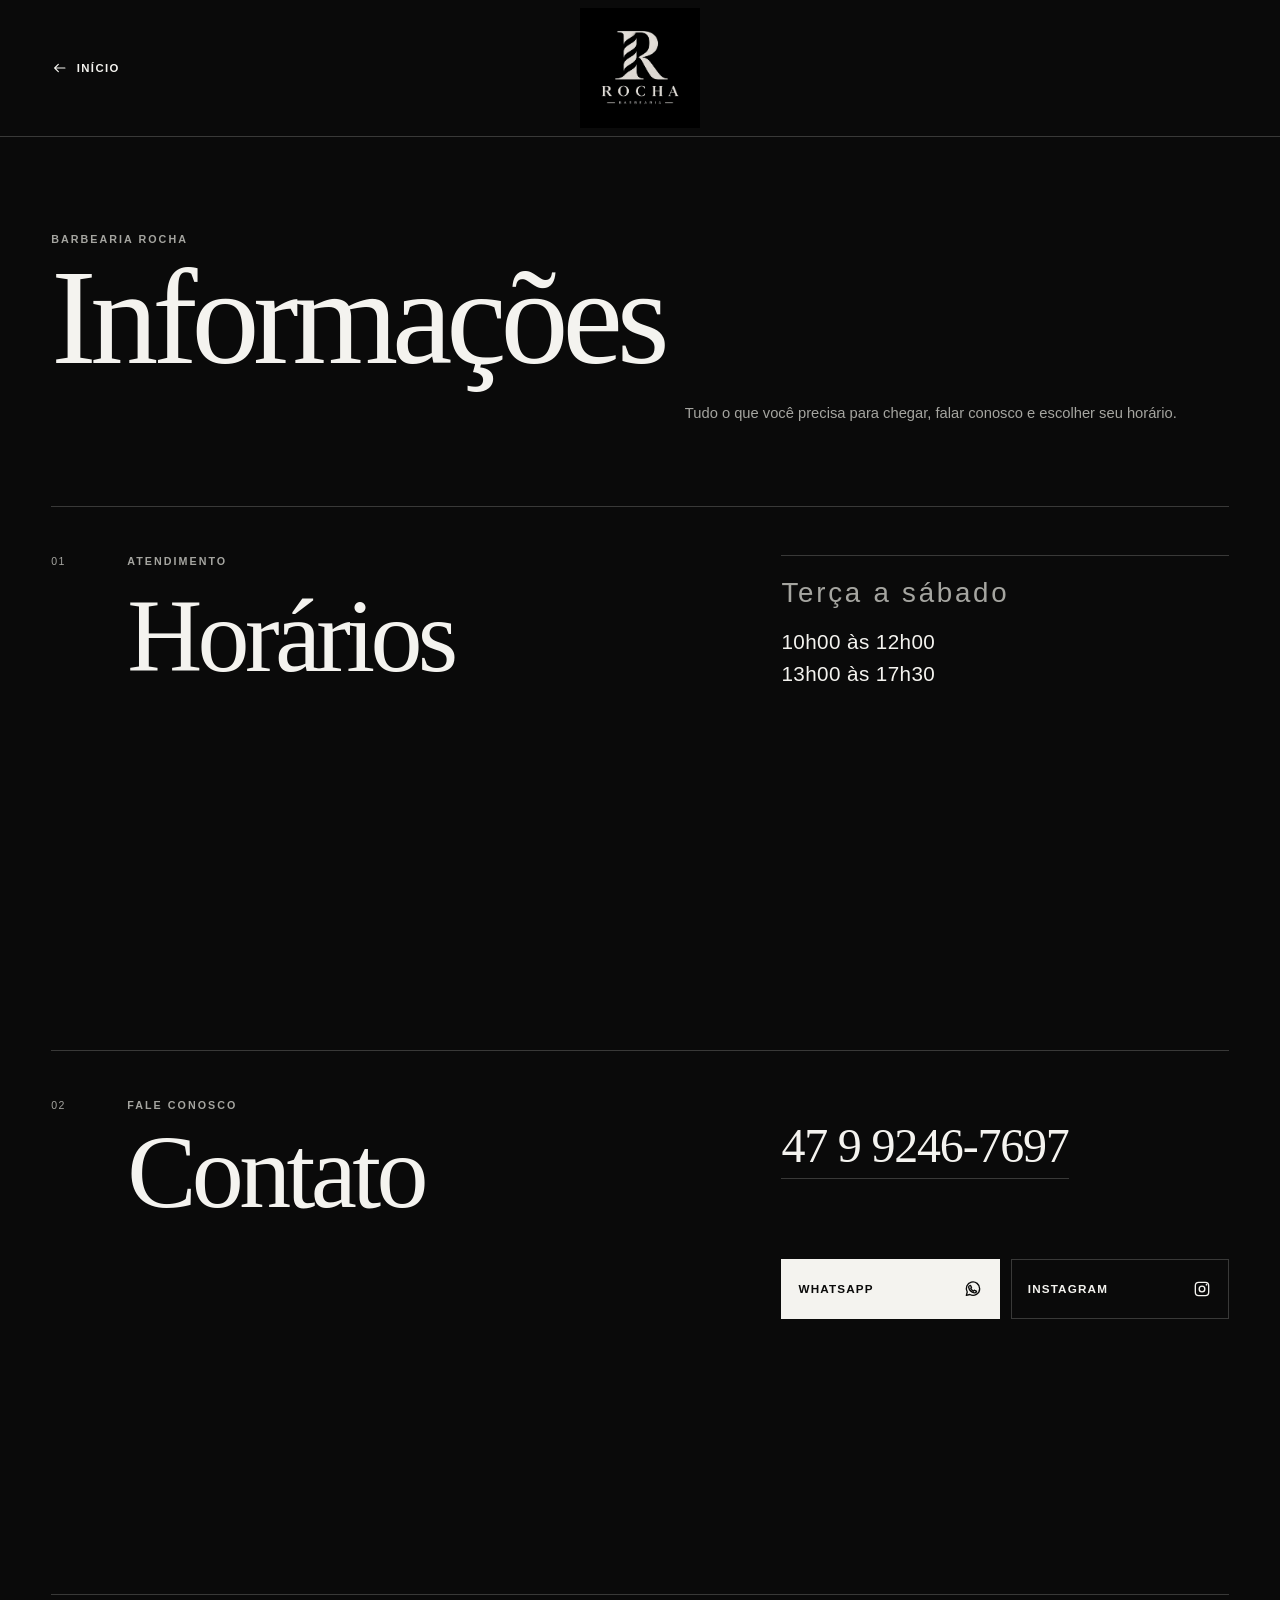
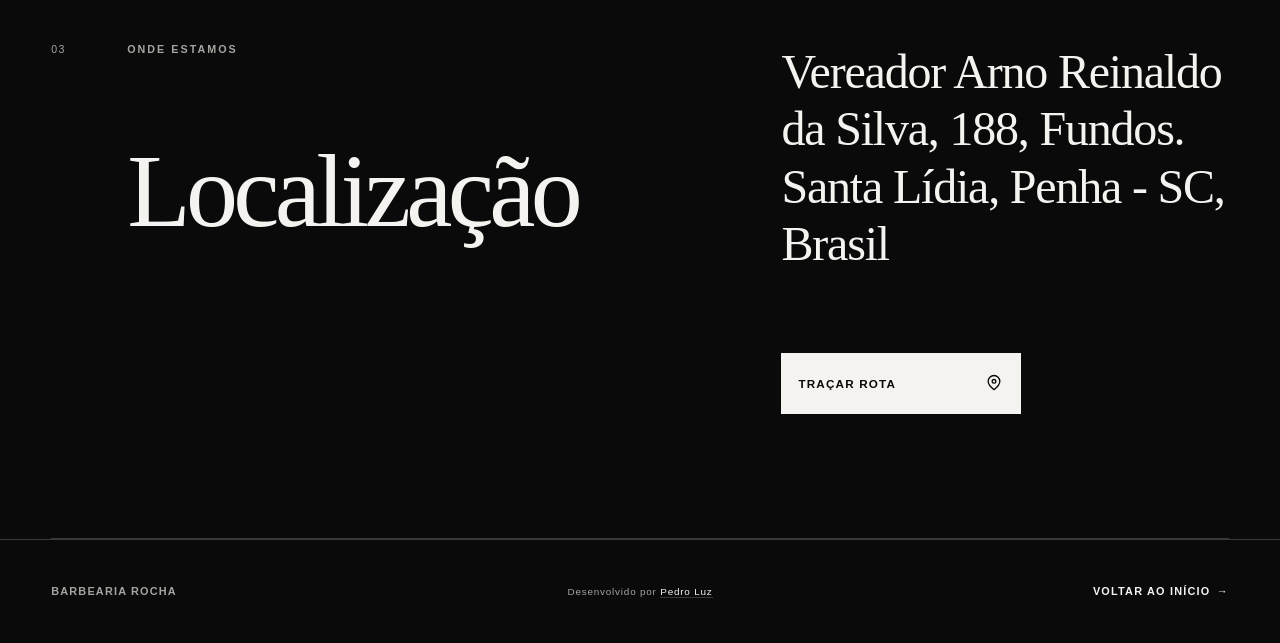
==== commit 8e86065e: "Add files via upload" ====
--- a/informacoes.html
+++ b/informacoes.html
@@ -5,26 +5,26 @@
     <meta name="viewport" content="width=device-width, initial-scale=1" />
     <meta
       name="description"
-      content="Confira horários, localização e contato da Rocha Barbearia em Santa Lídia, Penha - SC. Veja o endereço e fale conosco pelo WhatsApp ou telefone."
+      content="Confira horários, localização e contato da Barbearia Rocha em Santa Lídia, Penha - SC. Veja o endereço e fale conosco pelo WhatsApp ou telefone."
     />
     <meta name="theme-color" content="#0a0a0a" />
-    <title>Horários e Localização | Rocha Barbearia - Penha SC</title>
+    <title>Horários e Localização | Barbearia Rocha - Penha SC</title>
     <link rel="canonical" href="https://barbeariarocha.app.br/informacoes.html" />
     <meta property="og:type" content="website" />
-    <meta property="og:title" content="Horários e Localização | Rocha Barbearia - Penha SC" />
+    <meta property="og:title" content="Horários e Localização | Barbearia Rocha - Penha SC" />
     <meta
       property="og:description"
-      content="Confira horários, localização e contato da Rocha Barbearia em Santa Lídia, Penha - SC. Veja o endereço e fale conosco pelo WhatsApp ou telefone."
+      content="Confira horários, localização e contato da Barbearia Rocha em Santa Lídia, Penha - SC. Veja o endereço e fale conosco pelo WhatsApp ou telefone."
     />
     <meta property="og:url" content="https://barbeariarocha.app.br/informacoes.html" />
-    <meta property="og:site_name" content="Rocha Barbearia" />
+    <meta property="og:site_name" content="Barbearia Rocha" />
     <meta property="og:image" content="https://barbeariarocha.app.br/assets/rocha%20barbearia%20logo.jpeg" />
-    <meta property="og:image:alt" content="Logo da Rocha Barbearia" />
+    <meta property="og:image:alt" content="Logo da Barbearia Rocha" />
     <script type="application/ld+json">
       {
         "@context": "https://schema.org",
         "@type": "HairSalon",
-        "name": "Rocha Barbearia",
+        "name": "Barbearia Rocha",
         "url": "https://barbeariarocha.app.br/",
         "telephone": "+55 47 99246-7697",
         "address": {
@@ -83,10 +83,10 @@
           </svg>
           <span>Início</span>
         </a>
-        <a class="brand" href="index.html" aria-label="Rocha Barbearia — página inicial">
+        <a class="brand" href="index.html" aria-label="Barbearia Rocha — página inicial">
           <img
             src="assets/rocha%20barbearia%20logo.jpeg"
-            alt="Rocha Barbearia"
+            alt="Barbearia Rocha"
             width="1254"
             height="1254"
           />
@@ -97,7 +97,7 @@
 
     <main id="conteudo" class="info-main">
       <div class="info-title">
-        <p class="eyebrow">Rocha Barbearia</p>
+        <p class="eyebrow">Barbearia Rocha</p>
         <h1>Informações</h1>
         <p>Tudo o que você precisa para chegar, falar conosco e escolher seu horário.</p>
       </div>
@@ -165,7 +165,7 @@
     </main>
 
     <footer class="site-footer">
-      <p>Rocha Barbearia</p>
+      <p>Barbearia Rocha</p>
       <p class="footer-signature">Desenvolvido por <a href="https://github.com/pedrx30" target="_blank" rel="noopener noreferrer">Pedro Luz</a></p>
       <a href="index.html">Voltar ao início <span aria-hidden="true">→</span></a>
     </footer>
